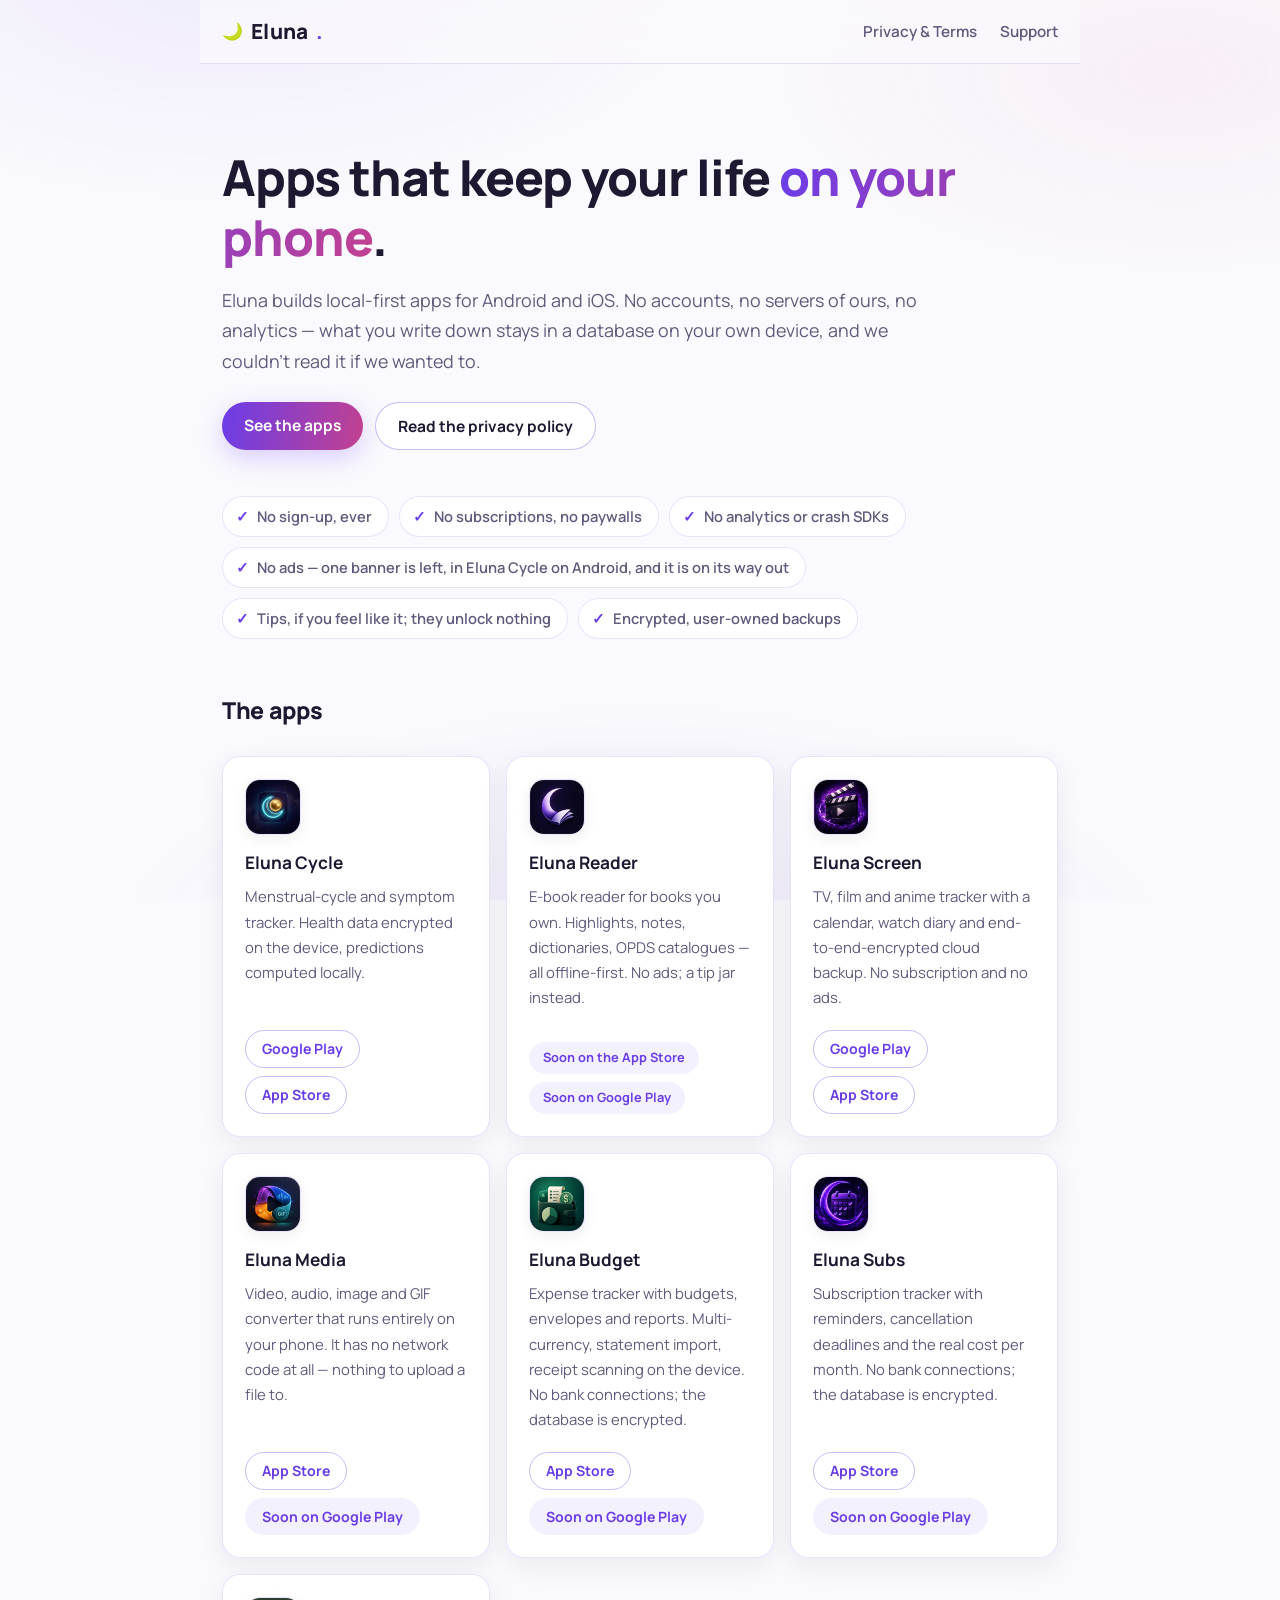
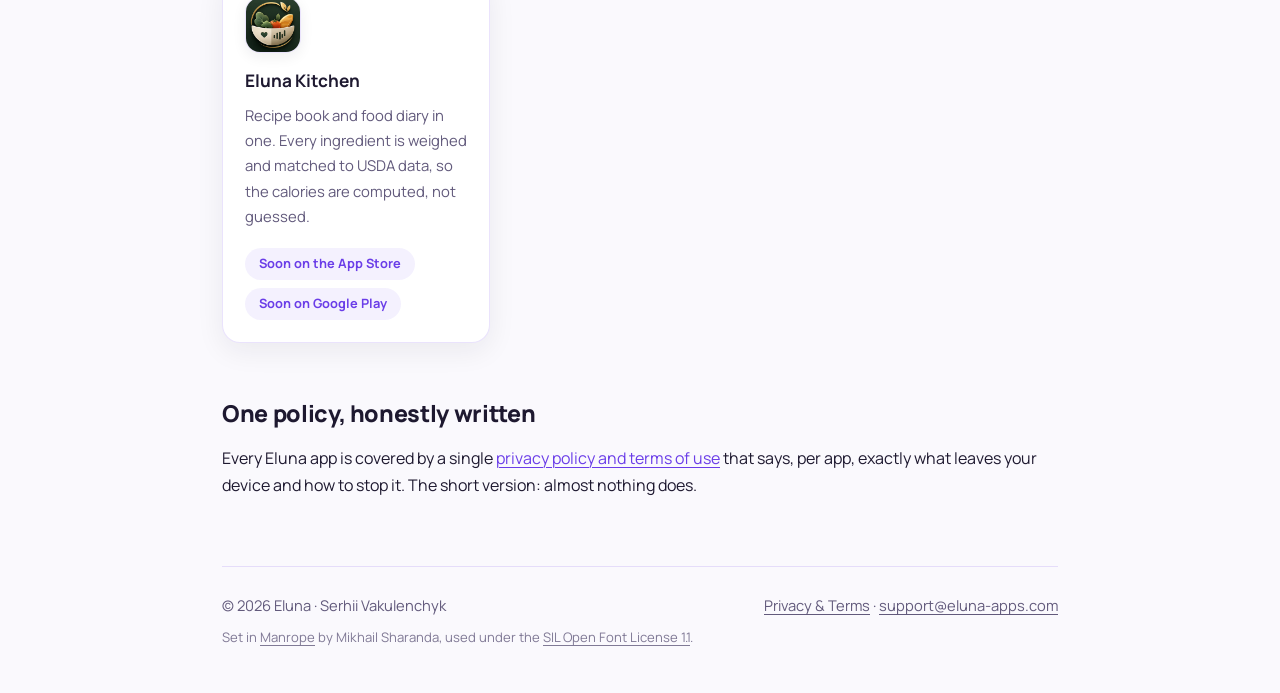
==== index.html @ e1a2f8cc "Карточка Eluna Budget — той же длины, что и соседние Описание разрослось до пяти строк и торчало из " ====
<!DOCTYPE html>
<html lang="en">
<head>
<meta charset="utf-8">
<meta name="viewport" content="width=device-width, initial-scale=1">
<title>Eluna — local-first apps</title>
<meta name="description" content="Eluna builds local-first Android and iOS apps: no accounts, no servers, no analytics. Your data stays on your device.">
<link rel="stylesheet" href="styles.css">
<link rel="icon" href="data:image/svg+xml,<svg xmlns='http://www.w3.org/2000/svg' viewBox='0 0 100 100'><text y='.9em' font-size='90'>🌙</text></svg>">
</head>
<body>
<div class="ambient"></div>
<div class="wrap">

<header class="site">
  <a class="brand" href="index.html">Eluna<span>.</span></a>
  <nav class="site">
    <a href="privacy/index.html">Privacy &amp; Terms</a>
    <a href="mailto:support@eluna-apps.com">Support</a>
  </nav>
</header>

<main>
  <section class="hero">
    <h1>Apps that keep your life <em>on your phone</em>.</h1>
    <p class="tagline">Eluna builds local-first apps for Android and iOS. No accounts,
    no servers of ours, no analytics — what you write down stays in a database on
    your own device, and we couldn't read it if we wanted to.</p>
    <div class="cta">
      <a class="btn primary" href="#apps">See the apps</a>
      <a class="btn ghost" href="privacy/index.html">Read the privacy policy</a>
    </div>
  </section>

  <ul class="pillars">
    <li>No sign-up, ever</li>
    <li>No subscriptions, no paywalls</li>
    <li>No analytics or crash SDKs</li>
    <li>No ads — one banner is left, in Eluna Cycle on Android, and it is on its way out</li>
    <li>Tips, if you feel like it; they unlock nothing</li>
    <li>Encrypted, user-owned backups</li>
  </ul>

  <h2 id="apps">The apps</h2>
  <ul class="apps">
    <li class="app-card">
      <img class="icon" src="icons/eluna-cycle.png" width="192" height="192" alt="" loading="lazy" decoding="async">
      <h3>Eluna Cycle</h3>
      <p class="kind">Menstrual-cycle and symptom tracker. Health data encrypted on
      the device, predictions computed locally.</p>
      <div class="links">
        <a href="https://play.google.com/store/apps/details?id=com.eluna.cycle">Google Play</a>
        <a href="https://apps.apple.com/app/id6766957276">App Store</a>
      </div>
    </li>
    <li class="app-card">
      <img class="icon" src="icons/eluna-reader.png" width="192" height="192" alt="" loading="lazy" decoding="async">
      <h3>Eluna Reader</h3>
      <p class="kind">E-book reader for books you own. Highlights, notes, dictionaries,
      OPDS catalogues — all offline-first. No ads; a tip jar instead.</p>
      <div class="badges">
        <span class="badge">Soon on the App Store</span>
        <span class="badge">Soon on Google Play</span>
      </div>
    </li>
    <li class="app-card">
      <img class="icon" src="icons/eluna-screen.png" width="192" height="192" alt="" loading="lazy" decoding="async">
      <h3>Eluna Screen</h3>
      <p class="kind">TV, film and anime tracker with a calendar, watch diary and
      end-to-end-encrypted cloud backup. No subscription and no ads.</p>
      <div class="links">
        <a href="https://play.google.com/store/apps/details?id=com.eluna.screen">Google Play</a>
        <a href="https://apps.apple.com/app/id6793637124">App Store</a>
      </div>
    </li>
    <li class="app-card">
      <img class="icon" src="icons/eluna-media.png" width="192" height="192" alt="" loading="lazy" decoding="async">
      <h3>Eluna Media</h3>
      <p class="kind">Video, audio, image and GIF converter that runs entirely on
      your phone. It has no network code at all — nothing to upload a file to.</p>
      <div class="links">
        <a href="https://apps.apple.com/app/id6801963204">App Store</a>
        <span class="badge">Soon on Google Play</span>
      </div>
    </li>
    <li class="app-card">
      <img class="icon" src="icons/eluna-budget.png" width="192" height="192" alt="" loading="lazy" decoding="async">
      <h3>Eluna Budget</h3>
      <p class="kind">Expense tracker with budgets, envelopes and reports.
      Multi-currency, statement import, receipt scanning on the device. No bank
      connections; the database is encrypted.</p>
      <div class="links">
        <a href="https://apps.apple.com/app/id6799674143">App Store</a>
        <span class="badge">Soon on Google Play</span>
      </div>
    </li>
    <li class="app-card">
      <img class="icon" src="icons/eluna-subs.png" width="192" height="192" alt="" loading="lazy" decoding="async">
      <h3>Eluna Subs</h3>
      <p class="kind">Subscription tracker with reminders, cancellation deadlines
      and the real cost per month. No bank connections; the database is encrypted.</p>
      <div class="links">
        <a href="https://apps.apple.com/app/id6802049185">App Store</a>
        <span class="badge">Soon on Google Play</span>
      </div>
    </li>
    <li class="app-card">
      <img class="icon" src="icons/eluna-kitchen.png" width="192" height="192" alt="" loading="lazy" decoding="async">
      <h3>Eluna Kitchen</h3>
      <p class="kind">Recipe book and food diary in one. Every ingredient is weighed
      and matched to USDA data, so the calories are computed, not guessed.</p>
      <div class="badges">
        <span class="badge">Soon on the App Store</span>
        <span class="badge">Soon on Google Play</span>
      </div>
    </li>
  </ul>

  <h2>One policy, honestly written</h2>
  <p>Every Eluna app is covered by a single
  <a href="privacy/index.html">privacy policy and terms of use</a> that says, per app,
  exactly what leaves your device and how to stop it. The short version: almost
  nothing does.</p>
</main>

<footer class="site">
  <span>© 2026 Eluna · Serhii Vakulenchyk</span>
  <span><a href="privacy/index.html">Privacy &amp; Terms</a> · <a href="mailto:support@eluna-apps.com">support@eluna-apps.com</a></span>
  <span class="fine">Set in <a href="https://github.com/sharanda/manrope">Manrope</a>
  by Mikhail Sharanda, used under the
  <a href="https://openfontlicense.org/">SIL Open Font License 1.1</a>.</span>
</footer>

</div>
</body>
</html>
---- styles.css ----
/* Eluna — shared site styles. One file for every page. */

/* Manrope, self-hosted. No request ever leaves this site for a font: a page
   that promises "your data stays on your device" must not ship its visitors'
   IPs to a fonts CDN just to render that promise. */
@font-face {
  font-family: 'Manrope';
  font-style: normal;
  font-weight: 200 800;
  font-display: swap;
  src: url('fonts/manrope-latin.woff2') format('woff2');
  unicode-range: U+0000-00FF, U+0131, U+0152-0153, U+02BB-02BC, U+02C6, U+02DA, U+02DC, U+0304, U+0308, U+0329, U+2000-206F, U+20AC, U+2122, U+2191, U+2193, U+2212, U+2215, U+FEFF, U+FFFD;
}
@font-face {
  font-family: 'Manrope';
  font-style: normal;
  font-weight: 200 800;
  font-display: swap;
  src: url('fonts/manrope-latin-ext.woff2') format('woff2');
  unicode-range: U+0100-02BA, U+02BD-02C5, U+02C7-02CC, U+02CE-02D7, U+02DD-02FF, U+0304, U+0308, U+0329, U+1D00-1DBF, U+1E00-1E9F, U+1EF2-1EFF, U+2020, U+20A0-20AB, U+20AD-20C0, U+2113, U+2C60-2C7F, U+A720-A7FF;
}

:root {
  --bg: #0c0a13;
  --bg-card: rgba(255, 255, 255, 0.035);
  --bg-elev: #171221;
  --text: #ece8f4;
  --text-dim: #a79fbc;
  --accent: #a586ff;
  --accent-2: #e879b9;
  --accent-soft: rgba(157, 123, 255, 0.13);
  --border: rgba(157, 123, 255, 0.16);
  --border-strong: rgba(157, 123, 255, 0.38);
  --shadow: rgba(0, 0, 0, 0.45);
  --header-bg: rgba(12, 10, 19, 0.72);
}

@media (prefers-color-scheme: light) {
  :root {
    --bg: #faf9fd;
    --bg-card: #ffffff;
    --bg-elev: #ffffff;
    --text: #1e1930;
    --text-dim: #625a7c;
    --accent: #6a3de8;
    --accent-2: #c2418f;
    --accent-soft: rgba(106, 61, 232, 0.07);
    --border: rgba(106, 61, 232, 0.14);
    --border-strong: rgba(106, 61, 232, 0.35);
    --shadow: rgba(30, 25, 48, 0.07);
    --header-bg: rgba(250, 249, 253, 0.78);
  }
}

* { box-sizing: border-box; }

html { scroll-behavior: smooth; }

body {
  margin: 0;
  font-family: 'Manrope', -apple-system, BlinkMacSystemFont, "Segoe UI", Roboto, sans-serif;
  background: var(--bg);
  color: var(--text);
  line-height: 1.7;
  -webkit-font-smoothing: antialiased;
  text-rendering: optimizeLegibility;
}

/* Soft ambient glow, echoing the apps' background */
.ambient {
  position: fixed;
  inset: 0;
  z-index: -1;
  background:
    radial-gradient(55% 38% at 18% -4%, var(--accent-soft), transparent 70%),
    radial-gradient(45% 32% at 92% 8%, rgba(232, 121, 185, 0.08), transparent 70%),
    radial-gradient(60% 45% at 50% 110%, var(--accent-soft), transparent 72%);
  pointer-events: none;
}

.wrap {
  max-width: 880px;
  margin: 0 auto;
  padding: 0 22px;
}

/* ---------- Header ---------- */

header.site {
  position: sticky;
  top: 0;
  z-index: 10;
  margin: 0 -22px;
  padding: 14px 22px;
  display: flex;
  align-items: center;
  justify-content: space-between;
  gap: 16px;
  background: var(--header-bg);
  backdrop-filter: blur(14px);
  -webkit-backdrop-filter: blur(14px);
  border-bottom: 1px solid var(--border);
}

.brand {
  font-size: 1.3rem;
  font-weight: 800;
  letter-spacing: 0.01em;
  color: var(--text);
  text-decoration: none;
  display: inline-flex;
  align-items: center;
  gap: 8px;
}

.brand::before {
  content: "🌙";
  font-size: 1.05rem;
  filter: hue-rotate(20deg);
}

.brand span { color: var(--accent); }

nav.site a {
  color: var(--text-dim);
  text-decoration: none;
  margin-left: 20px;
  font-size: 0.95rem;
  font-weight: 600;
  transition: color 0.15s ease;
}

nav.site a:hover { color: var(--accent); }

main { padding: 28px 0 56px; }

/* ---------- Type ---------- */

h1 {
  font-size: 2.1rem;
  line-height: 1.2;
  letter-spacing: -0.02em;
  font-weight: 800;
  margin: 0.6em 0 0.4em;
}

h2 {
  font-size: 1.45rem;
  letter-spacing: -0.015em;
  font-weight: 800;
  margin: 2.2em 0 0.5em;
}

h3 { font-size: 1.08rem; font-weight: 700; margin: 1.7em 0 0.4em; }

p { margin: 0.7em 0; }

a { color: var(--accent); text-decoration-thickness: 1px; text-underline-offset: 3px; }

::selection { background: var(--accent); color: #fff; }

/* ---------- Hero ---------- */

.hero { padding: 56px 0 8px; }

.hero h1 {
  font-size: clamp(2.2rem, 6vw, 3.1rem);
  margin: 0 0 0.35em;
  max-width: 15em;
}

.hero em {
  font-style: normal;
  background: linear-gradient(100deg, var(--accent), var(--accent-2));
  -webkit-background-clip: text;
  background-clip: text;
  color: transparent;
}

.tagline {
  color: var(--text-dim);
  font-size: 1.12rem;
  max-width: 40em;
}

.cta {
  display: flex;
  flex-wrap: wrap;
  gap: 12px;
  margin: 26px 0 8px;
}

.btn {
  display: inline-block;
  padding: 10px 22px;
  border-radius: 999px;
  font-weight: 700;
  font-size: 0.97rem;
  text-decoration: none;
  transition: transform 0.15s ease, box-shadow 0.15s ease;
}

.btn:hover { transform: translateY(-1px); }

.btn.primary {
  color: #fff;
  background: linear-gradient(100deg, var(--accent), var(--accent-2));
  box-shadow: 0 8px 24px rgba(157, 123, 255, 0.35);
}

.btn.ghost {
  color: var(--text);
  border: 1px solid var(--border-strong);
  background: var(--bg-card);
}

/* ---------- Pillars ---------- */

.pillars {
  display: flex;
  flex-wrap: wrap;
  gap: 10px;
  margin: 30px 0 10px;
  padding: 0;
  list-style: none;
}

.pillars li {
  font-size: 0.92rem;
  font-weight: 600;
  color: var(--text-dim);
  border: 1px solid var(--border);
  background: var(--bg-card);
  border-radius: 999px;
  padding: 7px 16px 7px 13px;
  display: inline-flex;
  align-items: center;
  gap: 8px;
}

.pillars li::before {
  content: "✓";
  color: var(--accent);
  font-weight: 800;
}

/* ---------- App cards ---------- */

.apps {
  display: grid;
  grid-template-columns: repeat(auto-fill, minmax(250px, 1fr));
  gap: 16px;
  margin: 26px 0;
  padding: 0;
  list-style: none;
}

.app-card {
  position: relative;
  background: var(--bg-card);
  border: 1px solid var(--border);
  border-radius: 18px;
  padding: 22px;
  box-shadow: 0 8px 28px var(--shadow);
  display: flex;
  flex-direction: column;
  gap: 7px;
  transition: transform 0.18s ease, border-color 0.18s ease, box-shadow 0.18s ease;
}

.app-card:hover {
  transform: translateY(-3px);
  border-color: var(--border-strong);
  box-shadow: 0 14px 36px var(--shadow);
}

/* The real launcher icon each app ships, not a stand-in emoji. They are all dark,
   full-bleed artwork, so the tile is just a mask: rounded like a home screen,
   with a hairline to hold the edge against the dark background. */
.app-card .icon {
  width: 56px;
  height: 56px;
  border-radius: 15px;
  object-fit: cover;
  background: var(--bg-elev);
  border: 1px solid var(--border);
  box-shadow: 0 4px 14px var(--shadow);
  margin-bottom: 6px;
}

.app-card h3 { margin: 0; font-size: 1.08rem; }

.app-card .kind {
  color: var(--text-dim);
  font-size: 0.93rem;
  flex: 1;
  margin: 0;
}

/* flex, not inline-block spacing: an app on both stores gets two pills, and on a
   narrow phone they have to wrap onto their own lines rather than overflow. */
.app-card .links {
  margin-top: 12px;
  display: flex;
  flex-wrap: wrap;
  gap: 8px;
}

.app-card .links a {
  display: inline-block;
  font-size: 0.88rem;
  font-weight: 700;
  text-decoration: none;
  color: var(--accent);
  border: 1px solid var(--border-strong);
  border-radius: 999px;
  padding: 6px 16px;
  transition: background 0.15s ease, color 0.15s ease;
}

.app-card .links a:hover {
  background: var(--accent);
  color: #fff;
}

.badge {
  display: inline-block;
  font-size: 0.8rem;
  font-weight: 700;
  color: var(--accent);
  background: var(--accent-soft);
  border-radius: 999px;
  padding: 5px 14px;
  margin-top: 12px;
  width: fit-content;
}

/* One store per pill. A single badge naming both stores wrapped onto two lines
   in a card this narrow and read as one long smear; two short pills wrap as a
   row, and line up with the .links pills on the cards that are already out. */
.badges {
  display: flex;
  flex-wrap: wrap;
  gap: 8px;
  margin-top: 12px;
}

.badges .badge { margin-top: 0; }

/* Приложение может быть уже в одном магазине и ещё не быть в другом. Тогда в
   одном ряду стоят настоящая ссылка и «скоро»: бейдж выравнивается по пилюлям
   ссылок, чтобы ряд не выглядел сломанным. */
.app-card .links .badge {
  margin-top: 0;
  padding: 6px 16px;
  font-size: 0.88rem;
  border: 1px solid transparent;
}

/* ---------- Policy page ---------- */

article.policy { font-size: 1rem; }

article.policy .meta {
  background: var(--bg-card);
  border: 1px solid var(--border);
  border-radius: 16px;
  padding: 16px 20px;
  margin: 20px 0 24px;
  color: var(--text-dim);
  font-size: 0.95rem;
  line-height: 1.9;
}

article.policy .meta strong { color: var(--text); }

nav.toc {
  border: 1px solid var(--border);
  border-radius: 16px;
  background: var(--bg-card);
  padding: 14px 20px;
  margin: 0 0 30px;
  font-size: 0.93rem;
}

nav.toc strong {
  display: block;
  margin-bottom: 6px;
  font-size: 0.85rem;
  text-transform: uppercase;
  letter-spacing: 0.08em;
  color: var(--text-dim);
}

nav.toc a {
  display: inline-block;
  color: var(--text-dim);
  text-decoration: none;
  font-weight: 600;
  margin: 3px 14px 3px 0;
}

nav.toc a:hover { color: var(--accent); }

article.policy h2, article.policy h1[id] { scroll-margin-top: 84px; }

article.policy h2::before {
  content: "";
  display: block;
  width: 34px;
  height: 3px;
  border-radius: 2px;
  background: linear-gradient(90deg, var(--accent), var(--accent-2));
  margin-bottom: 10px;
}

article.policy blockquote {
  margin: 1.1em 0;
  padding: 12px 20px;
  border-left: 3px solid var(--accent);
  background: var(--accent-soft);
  border-radius: 0 12px 12px 0;
}

.tablewrap {
  overflow-x: auto;
  margin: 1.1em 0;
  border: 1px solid var(--border);
  border-radius: 14px;
}

table {
  border-collapse: collapse;
  width: 100%;
  font-size: 0.92rem;
}

th, td {
  text-align: left;
  padding: 10px 14px;
  border-bottom: 1px solid var(--border);
  vertical-align: top;
}

tr:last-child td { border-bottom: none; }

tr:nth-child(even) td { background: var(--accent-soft); }

th {
  color: var(--text-dim);
  font-weight: 700;
  font-size: 0.82rem;
  text-transform: uppercase;
  letter-spacing: 0.06em;
  white-space: nowrap;
  background: var(--bg-card);
}

code {
  font-family: ui-monospace, SFMono-Regular, Consolas, monospace;
  font-size: 0.87em;
  background: var(--accent-soft);
  border: 1px solid var(--border);
  border-radius: 6px;
  padding: 1px 6px;
}

hr {
  border: none;
  border-top: 1px solid var(--border);
  margin: 2.4em 0;
}

/* ---------- Footer ---------- */

footer.site {
  border-top: 1px solid var(--border);
  padding: 26px 0 44px;
  color: var(--text-dim);
  font-size: 0.92rem;
  display: flex;
  flex-wrap: wrap;
  gap: 8px 24px;
  justify-content: space-between;
}

footer.site a { color: var(--text-dim); }
footer.site a:hover { color: var(--accent); }

/* Уведомление о шрифте занимает всю ширину и написано мельче остального: по
   OFL 1.1 оно обязано ехать вместе со шрифтом, но это сноска, а не второй
   заголовок подвала. */
footer.site .fine {
  flex-basis: 100%;
  font-size: 0.82rem;
  opacity: 0.8;
}


@media (max-width: 560px) {
  .hero { padding-top: 40px; }
  nav.site a { margin-left: 14px; }
  .apps { grid-template-columns: 1fr; }
}

@media (prefers-reduced-motion: reduce) {
  html { scroll-behavior: auto; }
  .app-card, .btn { transition: none; }
}
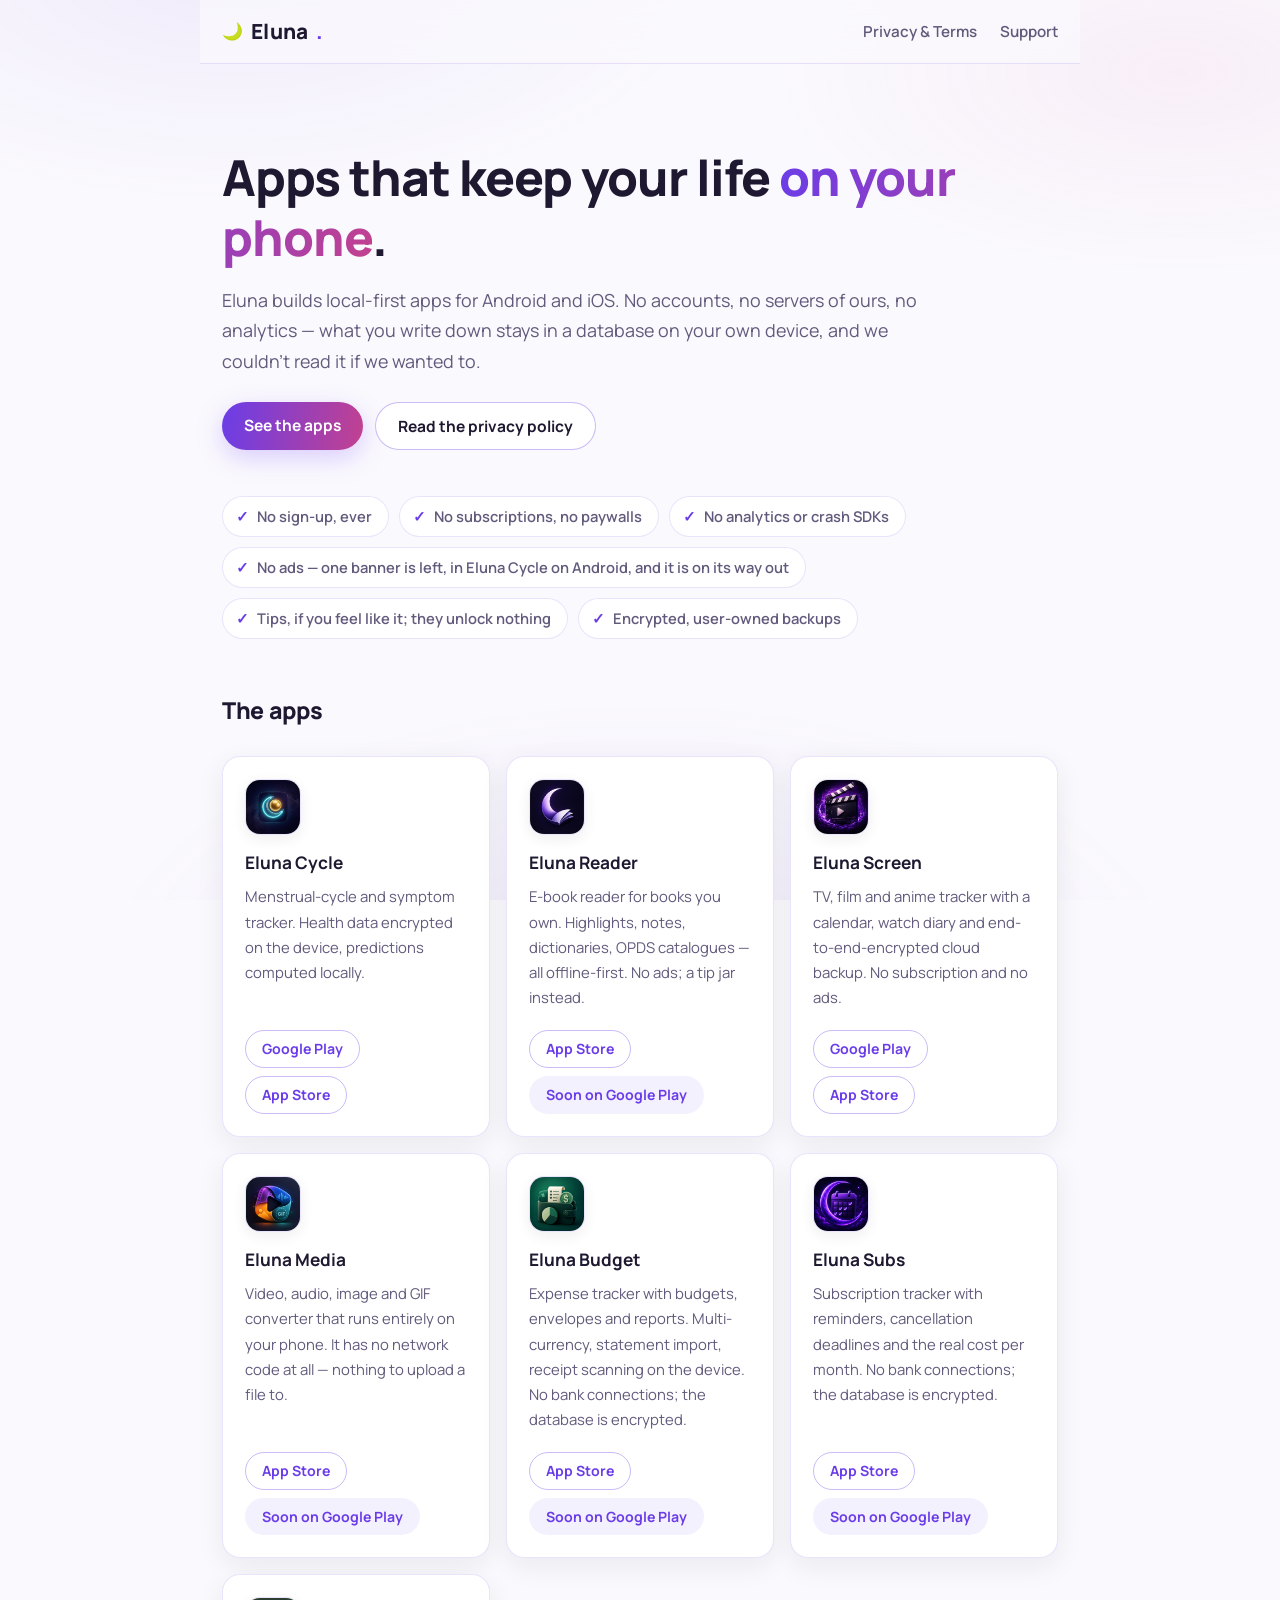
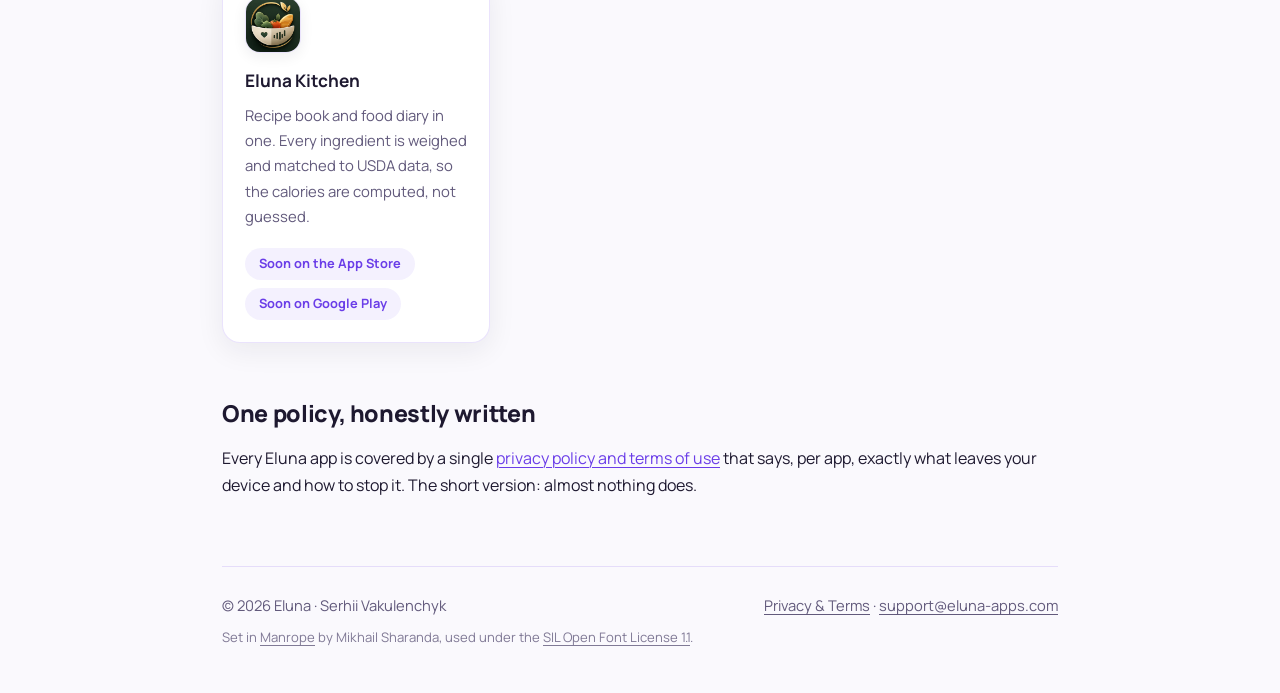
==== commit e96ffc97: "Eluna Reader вышел: ссылка на App Store вместо «Soon» Карточка ридера обещала обе витрины «скоро». i" ====
--- a/index.html
+++ b/index.html
@@ -58,8 +58,8 @@
       <h3>Eluna Reader</h3>
       <p class="kind">E-book reader for books you own. Highlights, notes, dictionaries,
       OPDS catalogues — all offline-first. No ads; a tip jar instead.</p>
-      <div class="badges">
-        <span class="badge">Soon on the App Store</span>
+      <div class="links">
+        <a href="https://apps.apple.com/app/id6796627281">App Store</a>
         <span class="badge">Soon on Google Play</span>
       </div>
     </li>
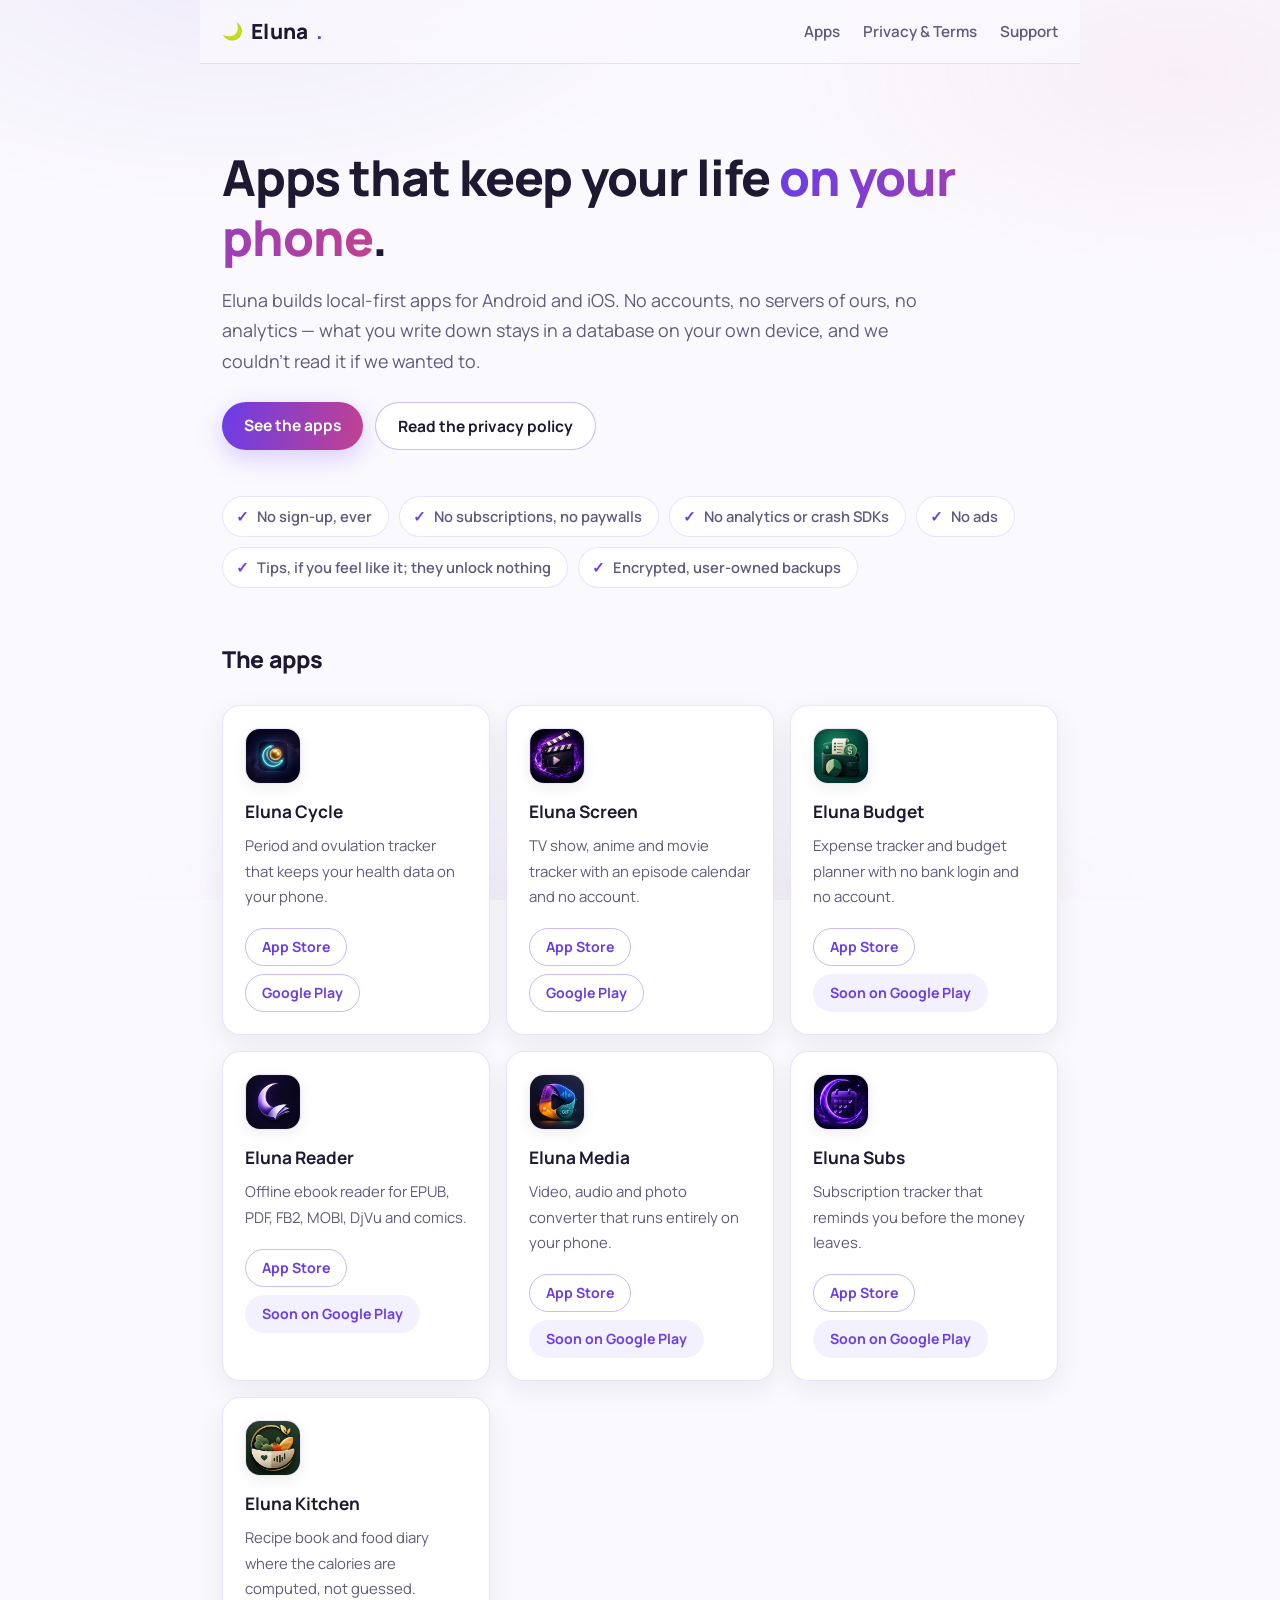
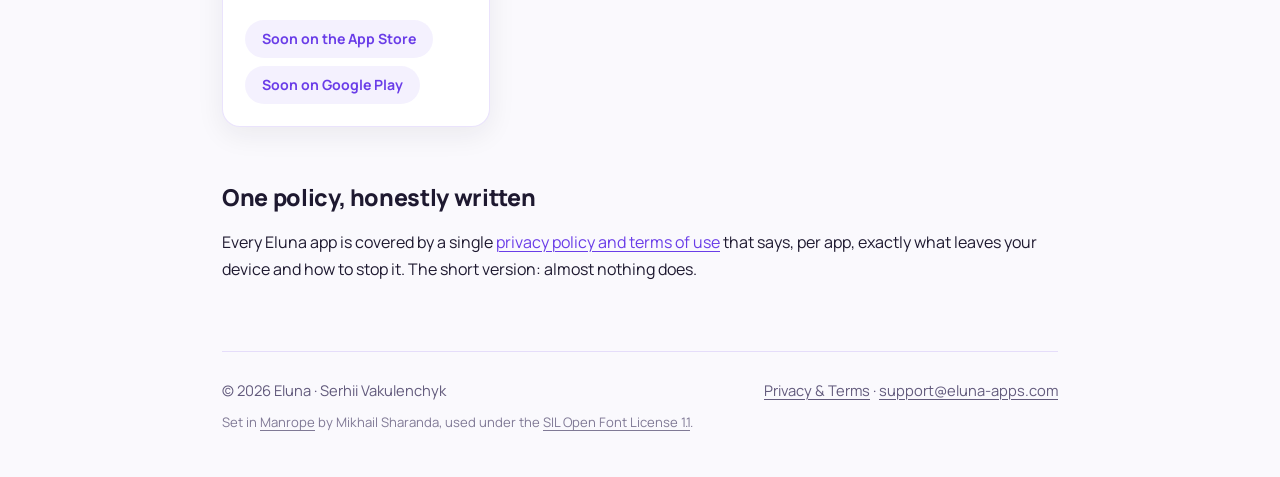
==== commit 246118de: "Отдельная страница на каждое приложение — и сборка сайта из одной таблицы Сайт был одной страницей с" ====
--- a/index.html
+++ b/index.html
@@ -3,19 +3,39 @@
 <head>
 <meta charset="utf-8">
 <meta name="viewport" content="width=device-width, initial-scale=1">
-<title>Eluna — local-first apps</title>
-<meta name="description" content="Eluna builds local-first Android and iOS apps: no accounts, no servers, no analytics. Your data stays on your device.">
-<link rel="stylesheet" href="styles.css">
+<title>Eluna — local-first apps with no account and no ads</title>
+<meta name="description" content="Local-first iPhone and Android apps: period tracker, TV show tracker, expense tracker, ebook reader, converter. No accounts, no analytics.">
+<link rel="canonical" href="https://eluna-apps.com/">
+<link rel="alternate" hreflang="en" href="https://eluna-apps.com/">
+<link rel="alternate" hreflang="x-default" href="https://eluna-apps.com/">
+<meta property="og:type" content="website">
+<meta property="og:site_name" content="Eluna">
+<meta property="og:title" content="Eluna — local-first apps with no account and no ads">
+<meta property="og:description" content="Local-first iPhone and Android apps: period tracker, TV show tracker, expense tracker, ebook reader, converter. No accounts, no analytics.">
+<meta property="og:url" content="https://eluna-apps.com/">
+<meta name="twitter:card" content="summary">
+<link rel="stylesheet" href="/styles.css">
 <link rel="icon" href="data:image/svg+xml,<svg xmlns='http://www.w3.org/2000/svg' viewBox='0 0 100 100'><text y='.9em' font-size='90'>🌙</text></svg>">
+<script type="application/ld+json">
+{
+  "@context": "https://schema.org",
+  "@type": "Organization",
+  "name": "Eluna",
+  "url": "https://eluna-apps.com/",
+  "email": "support@eluna-apps.com",
+  "founder": {"@type": "Person", "name": "Serhii Vakulenchyk"}
+}
+</script>
 </head>
 <body>
 <div class="ambient"></div>
 <div class="wrap">
 
 <header class="site">
-  <a class="brand" href="index.html">Eluna<span>.</span></a>
+  <a class="brand" href="/">Eluna<span>.</span></a>
   <nav class="site">
-    <a href="privacy/index.html">Privacy &amp; Terms</a>
+    <a href="/#apps">Apps</a>
+    <a href="/privacy/">Privacy &amp; Terms</a>
     <a href="mailto:support@eluna-apps.com">Support</a>
   </nav>
 </header>
@@ -25,10 +45,10 @@
     <h1>Apps that keep your life <em>on your phone</em>.</h1>
     <p class="tagline">Eluna builds local-first apps for Android and iOS. No accounts,
     no servers of ours, no analytics — what you write down stays in a database on
-    your own device, and we couldn't read it if we wanted to.</p>
+    your own device, and we couldn’t read it if we wanted to.</p>
     <div class="cta">
       <a class="btn primary" href="#apps">See the apps</a>
-      <a class="btn ghost" href="privacy/index.html">Read the privacy policy</a>
+      <a class="btn ghost" href="/privacy/">Read the privacy policy</a>
     </div>
   </section>
 
@@ -36,7 +56,7 @@
     <li>No sign-up, ever</li>
     <li>No subscriptions, no paywalls</li>
     <li>No analytics or crash SDKs</li>
-    <li>No ads — one banner is left, in Eluna Cycle on Android, and it is on its way out</li>
+    <li>No ads</li>
     <li>Tips, if you feel like it; they unlock nothing</li>
     <li>Encrypted, user-owned backups</li>
   </ul>
@@ -44,72 +64,85 @@
   <h2 id="apps">The apps</h2>
   <ul class="apps">
     <li class="app-card">
-      <img class="icon" src="icons/eluna-cycle.png" width="192" height="192" alt="" loading="lazy" decoding="async">
-      <h3>Eluna Cycle</h3>
-      <p class="kind">Menstrual-cycle and symptom tracker. Health data encrypted on
-      the device, predictions computed locally.</p>
+      <a class="card-link" href="/cycle/">
+        <img class="icon" src="/icons/eluna-cycle.png" width="192" height="192"
+             alt="" loading="lazy" decoding="async">
+        <h3>Eluna Cycle</h3>
+        <p class="kind">Period and ovulation tracker that keeps your health data on your phone.</p>
+      </a>
       <div class="links">
-        <a href="https://play.google.com/store/apps/details?id=com.eluna.cycle">Google Play</a>
-        <a href="https://apps.apple.com/app/id6766957276">App Store</a>
+        <a class="" href="https://apps.apple.com/app/id6766957276">App Store</a>
+        <a class="" href="https://play.google.com/store/apps/details?id=com.eluna.cycle">Google Play</a>
       </div>
     </li>
     <li class="app-card">
-      <img class="icon" src="icons/eluna-reader.png" width="192" height="192" alt="" loading="lazy" decoding="async">
-      <h3>Eluna Reader</h3>
-      <p class="kind">E-book reader for books you own. Highlights, notes, dictionaries,
-      OPDS catalogues — all offline-first. No ads; a tip jar instead.</p>
+      <a class="card-link" href="/screen/">
+        <img class="icon" src="/icons/eluna-screen.png" width="192" height="192"
+             alt="" loading="lazy" decoding="async">
+        <h3>Eluna Screen</h3>
+        <p class="kind">TV show, anime and movie tracker with an episode calendar and no account.</p>
+      </a>
       <div class="links">
-        <a href="https://apps.apple.com/app/id6796627281">App Store</a>
+        <a class="" href="https://apps.apple.com/app/id6793637124">App Store</a>
+        <a class="" href="https://play.google.com/store/apps/details?id=com.eluna.screen">Google Play</a>
+      </div>
+    </li>
+    <li class="app-card">
+      <a class="card-link" href="/budget/">
+        <img class="icon" src="/icons/eluna-budget.png" width="192" height="192"
+             alt="" loading="lazy" decoding="async">
+        <h3>Eluna Budget</h3>
+        <p class="kind">Expense tracker and budget planner with no bank login and no account.</p>
+      </a>
+      <div class="links">
+        <a class="" href="https://apps.apple.com/app/id6799674143">App Store</a>
         <span class="badge">Soon on Google Play</span>
       </div>
     </li>
     <li class="app-card">
-      <img class="icon" src="icons/eluna-screen.png" width="192" height="192" alt="" loading="lazy" decoding="async">
-      <h3>Eluna Screen</h3>
-      <p class="kind">TV, film and anime tracker with a calendar, watch diary and
-      end-to-end-encrypted cloud backup. No subscription and no ads.</p>
+      <a class="card-link" href="/reader/">
+        <img class="icon" src="/icons/eluna-reader.png" width="192" height="192"
+             alt="" loading="lazy" decoding="async">
+        <h3>Eluna Reader</h3>
+        <p class="kind">Offline ebook reader for EPUB, PDF, FB2, MOBI, DjVu and comics.</p>
+      </a>
       <div class="links">
-        <a href="https://play.google.com/store/apps/details?id=com.eluna.screen">Google Play</a>
-        <a href="https://apps.apple.com/app/id6793637124">App Store</a>
-      </div>
-    </li>
-    <li class="app-card">
-      <img class="icon" src="icons/eluna-media.png" width="192" height="192" alt="" loading="lazy" decoding="async">
-      <h3>Eluna Media</h3>
-      <p class="kind">Video, audio, image and GIF converter that runs entirely on
-      your phone. It has no network code at all — nothing to upload a file to.</p>
-      <div class="links">
-        <a href="https://apps.apple.com/app/id6801963204">App Store</a>
+        <a class="" href="https://apps.apple.com/app/id6796627281">App Store</a>
         <span class="badge">Soon on Google Play</span>
       </div>
     </li>
     <li class="app-card">
-      <img class="icon" src="icons/eluna-budget.png" width="192" height="192" alt="" loading="lazy" decoding="async">
-      <h3>Eluna Budget</h3>
-      <p class="kind">Expense tracker with budgets, envelopes and reports.
-      Multi-currency, statement import, receipt scanning on the device. No bank
-      connections; the database is encrypted.</p>
+      <a class="card-link" href="/media/">
+        <img class="icon" src="/icons/eluna-media.png" width="192" height="192"
+             alt="" loading="lazy" decoding="async">
+        <h3>Eluna Media</h3>
+        <p class="kind">Video, audio and photo converter that runs entirely on your phone.</p>
+      </a>
       <div class="links">
-        <a href="https://apps.apple.com/app/id6799674143">App Store</a>
+        <a class="" href="https://apps.apple.com/app/id6801963204">App Store</a>
         <span class="badge">Soon on Google Play</span>
       </div>
     </li>
     <li class="app-card">
-      <img class="icon" src="icons/eluna-subs.png" width="192" height="192" alt="" loading="lazy" decoding="async">
-      <h3>Eluna Subs</h3>
-      <p class="kind">Subscription tracker with reminders, cancellation deadlines
-      and the real cost per month. No bank connections; the database is encrypted.</p>
+      <a class="card-link" href="/subs/">
+        <img class="icon" src="/icons/eluna-subs.png" width="192" height="192"
+             alt="" loading="lazy" decoding="async">
+        <h3>Eluna Subs</h3>
+        <p class="kind">Subscription tracker that reminds you before the money leaves.</p>
+      </a>
       <div class="links">
-        <a href="https://apps.apple.com/app/id6802049185">App Store</a>
+        <a class="" href="https://apps.apple.com/app/id6802049185">App Store</a>
         <span class="badge">Soon on Google Play</span>
       </div>
     </li>
     <li class="app-card">
-      <img class="icon" src="icons/eluna-kitchen.png" width="192" height="192" alt="" loading="lazy" decoding="async">
-      <h3>Eluna Kitchen</h3>
-      <p class="kind">Recipe book and food diary in one. Every ingredient is weighed
-      and matched to USDA data, so the calories are computed, not guessed.</p>
-      <div class="badges">
+      <a class="card-link" href="/kitchen/">
+        <img class="icon" src="/icons/eluna-kitchen.png" width="192" height="192"
+             alt="" loading="lazy" decoding="async">
+        <h3>Eluna Kitchen</h3>
+        <p class="kind">Recipe book and food diary where the calories are computed, not guessed.</p>
+      </a>
+      <div class="links">
         <span class="badge">Soon on the App Store</span>
         <span class="badge">Soon on Google Play</span>
       </div>
@@ -118,14 +151,14 @@
 
   <h2>One policy, honestly written</h2>
   <p>Every Eluna app is covered by a single
-  <a href="privacy/index.html">privacy policy and terms of use</a> that says, per app,
+  <a href="/privacy/">privacy policy and terms of use</a> that says, per app,
   exactly what leaves your device and how to stop it. The short version: almost
   nothing does.</p>
 </main>
 
 <footer class="site">
   <span>© 2026 Eluna · Serhii Vakulenchyk</span>
-  <span><a href="privacy/index.html">Privacy &amp; Terms</a> · <a href="mailto:support@eluna-apps.com">support@eluna-apps.com</a></span>
+  <span><a href="/privacy/">Privacy &amp; Terms</a> · <a href="mailto:support@eluna-apps.com">support@eluna-apps.com</a></span>
   <span class="fine">Set in <a href="https://github.com/sharanda/manrope">Manrope</a>
   by Mikhail Sharanda, used under the
   <a href="https://openfontlicense.org/">SIL Open Font License 1.1</a>.</span>
--- a/styles.css
+++ b/styles.css
@@ -507,3 +507,121 @@
   html { scroll-behavior: auto; }
   .app-card, .btn { transition: none; }
 }
+
+/* ─── Страницы приложений ──────────────────────────────────────────────────
+   Появились, когда у каждого приложения стал свой адрес. Одна страница со
+   списком из семи не может ранжироваться ни по одному конкретному запросу: у
+   неё один заголовок на «трекер цикла» и «конвертер видео» сразу. */
+
+.crumbs {
+  font-size: 0.86rem;
+  color: var(--text-dim);
+  padding-top: 26px;
+}
+
+.crumbs a { color: var(--text-dim); }
+.crumbs a:hover { color: var(--accent); }
+
+.app-hero {
+  display: flex;
+  align-items: center;
+  gap: 22px;
+  flex-wrap: wrap;
+}
+
+.app-hero h1 { margin-bottom: 6px; }
+
+/* Крупнее карточной, но не во весь экран: иконка здесь опознавательный знак,
+   а не украшение. */
+.icon.big {
+  width: 96px;
+  height: 96px;
+  border-radius: 24px;
+  object-fit: cover;
+  background: var(--bg-elev);
+  border: 1px solid var(--border);
+  box-shadow: 0 8px 24px var(--shadow);
+  flex: none;
+}
+
+/* Первый абзац страницы: его читает и человек, и поисковик — там же стоят
+   слова, по которым эту страницу должны находить. */
+.lede {
+  font-size: 1.06rem;
+  color: var(--text);
+  max-width: 62ch;
+}
+
+.feature-list {
+  margin: 14px 0 30px;
+  padding-left: 0;
+  list-style: none;
+  max-width: 68ch;
+}
+
+.feature-list li {
+  position: relative;
+  padding-left: 26px;
+  margin-bottom: 9px;
+  color: var(--text-dim);
+}
+
+.feature-list li::before {
+  content: '·';
+  position: absolute;
+  left: 8px;
+  color: var(--accent);
+  font-weight: 800;
+}
+
+/* Вопросы раскрываются, а не занимают экран: их читают выборочно, а поисковик
+   всё равно видит текст внутри. */
+.faq {
+  border: 1px solid var(--border);
+  border-radius: 14px;
+  padding: 14px 18px;
+  margin-bottom: 10px;
+  background: var(--bg-card);
+  max-width: 68ch;
+}
+
+.faq summary {
+  cursor: pointer;
+  font-weight: 700;
+  color: var(--text);
+}
+
+.faq[open] summary { margin-bottom: 8px; }
+.faq p { margin: 0; color: var(--text-dim); }
+
+.other-apps {
+  list-style: none;
+  padding: 0;
+  margin: 16px 0 8px;
+  max-width: 68ch;
+}
+
+.other-apps li {
+  padding: 9px 0;
+  border-bottom: 1px solid var(--border);
+}
+
+.other-apps a { font-weight: 700; }
+.other-apps .kind { color: var(--text-dim); font-size: 0.92rem; }
+
+/* Вся карточка на главной ведёт на страницу приложения; ссылки в магазины
+   остаются отдельными целями под ней. */
+.card-link {
+  display: flex;
+  flex-direction: column;
+  gap: 7px;
+  text-decoration: none;
+  color: inherit;
+}
+
+.card-link:hover h3 { color: var(--accent); }
+
+@media (max-width: 560px) {
+  .app-hero { gap: 16px; }
+  .icon.big { width: 72px; height: 72px; border-radius: 18px; }
+}
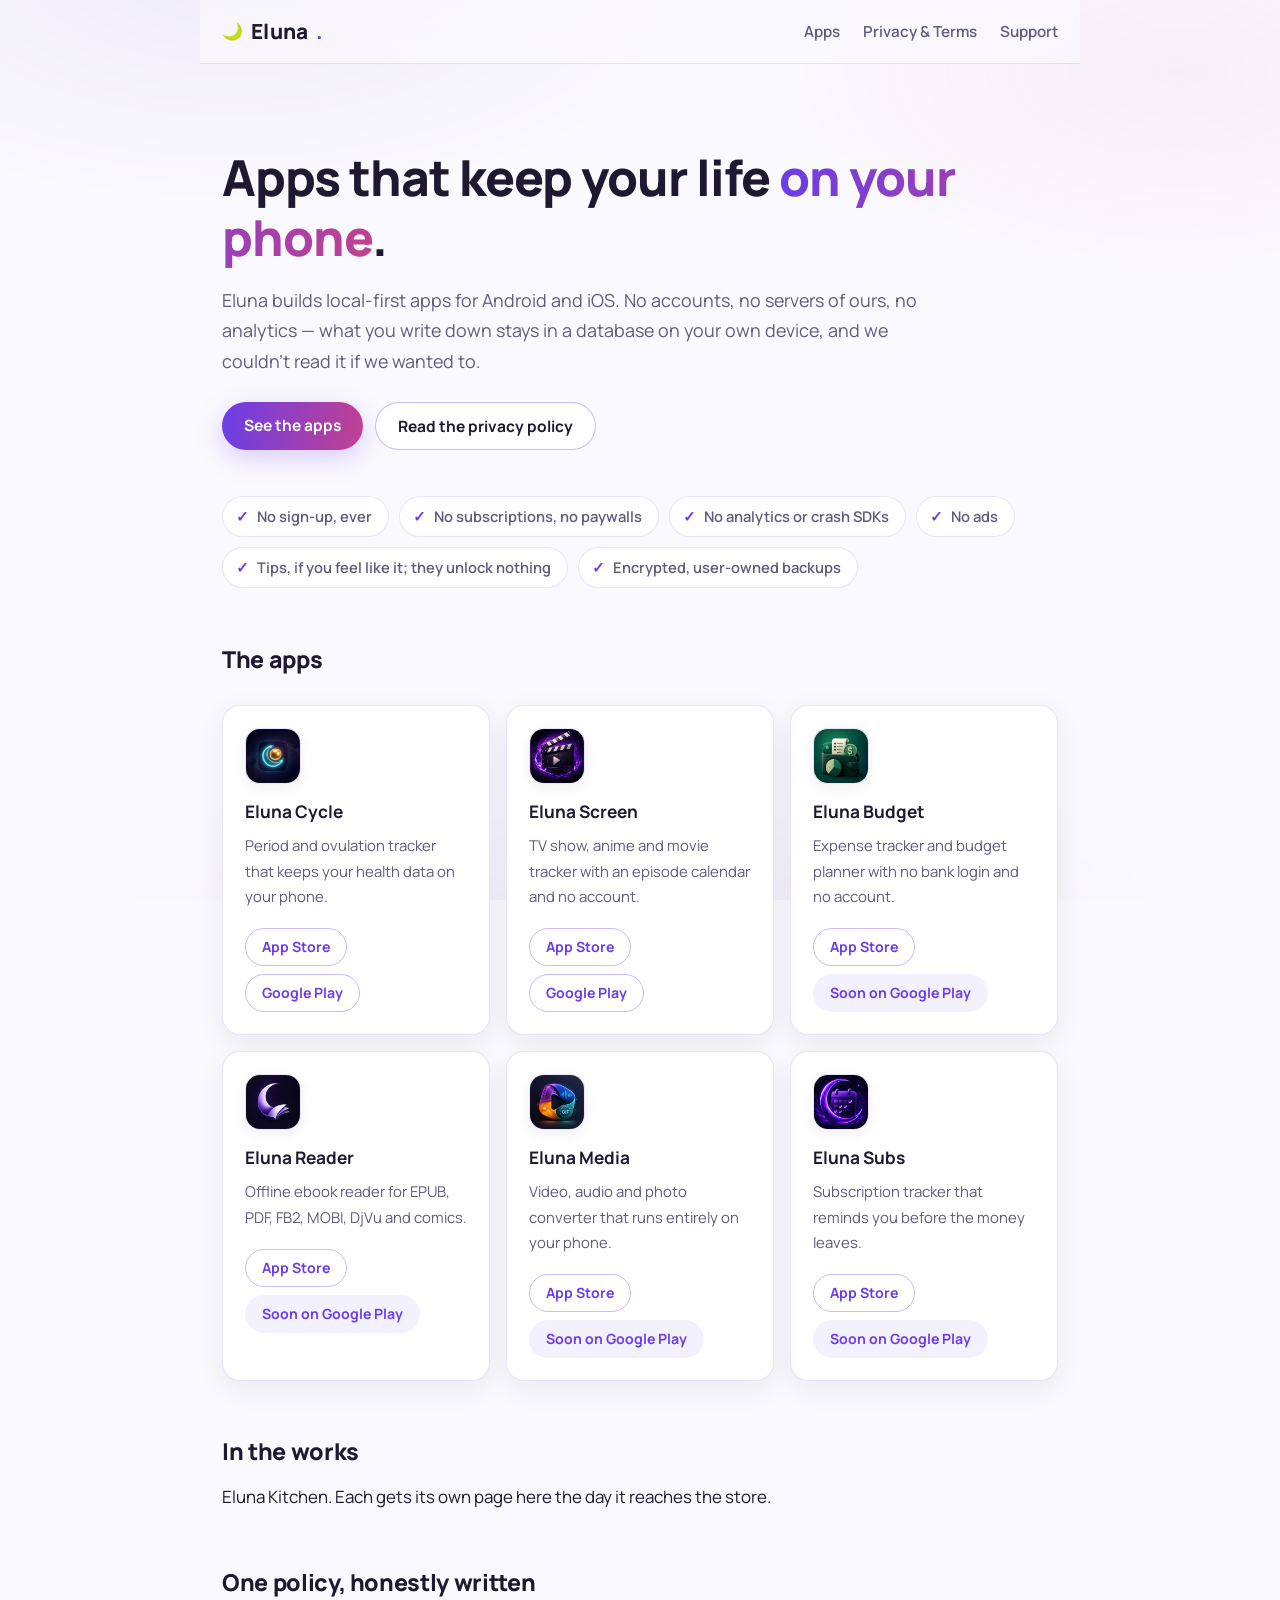
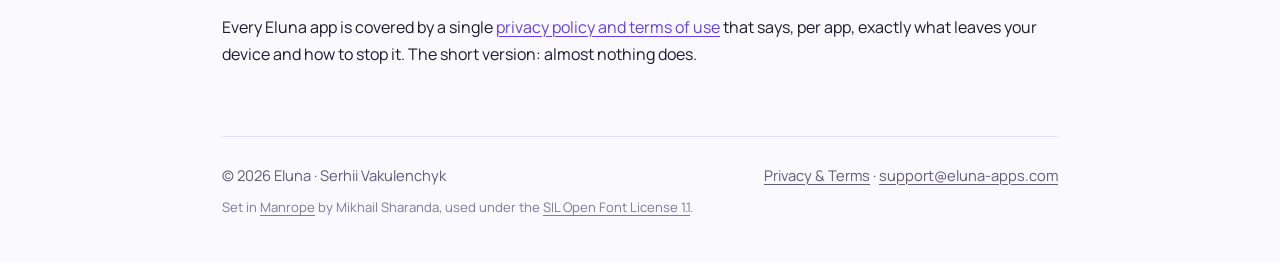
==== commit 5d952d94: "Страница появляется, когда приложение вышло, а не когда началось У Kitchen был свой адрес, а рассказ" ====
--- a/index.html
+++ b/index.html
@@ -135,19 +135,11 @@
         <span class="badge">Soon on Google Play</span>
       </div>
     </li>
-    <li class="app-card">
-      <a class="card-link" href="/kitchen/">
-        <img class="icon" src="/icons/eluna-kitchen.png" width="192" height="192"
-             alt="" loading="lazy" decoding="async">
-        <h3>Eluna Kitchen</h3>
-        <p class="kind">Recipe book and food diary where the calories are computed, not guessed.</p>
-      </a>
-      <div class="links">
-        <span class="badge">Soon on the App Store</span>
-        <span class="badge">Soon on Google Play</span>
-      </div>
-    </li>
   </ul>
+
+  <h2>In the works</h2>
+  <p class="lede">Eluna Kitchen. Each gets its own page here the day it reaches the store.</p>
+
 
   <h2>One policy, honestly written</h2>
   <p>Every Eluna app is covered by a single
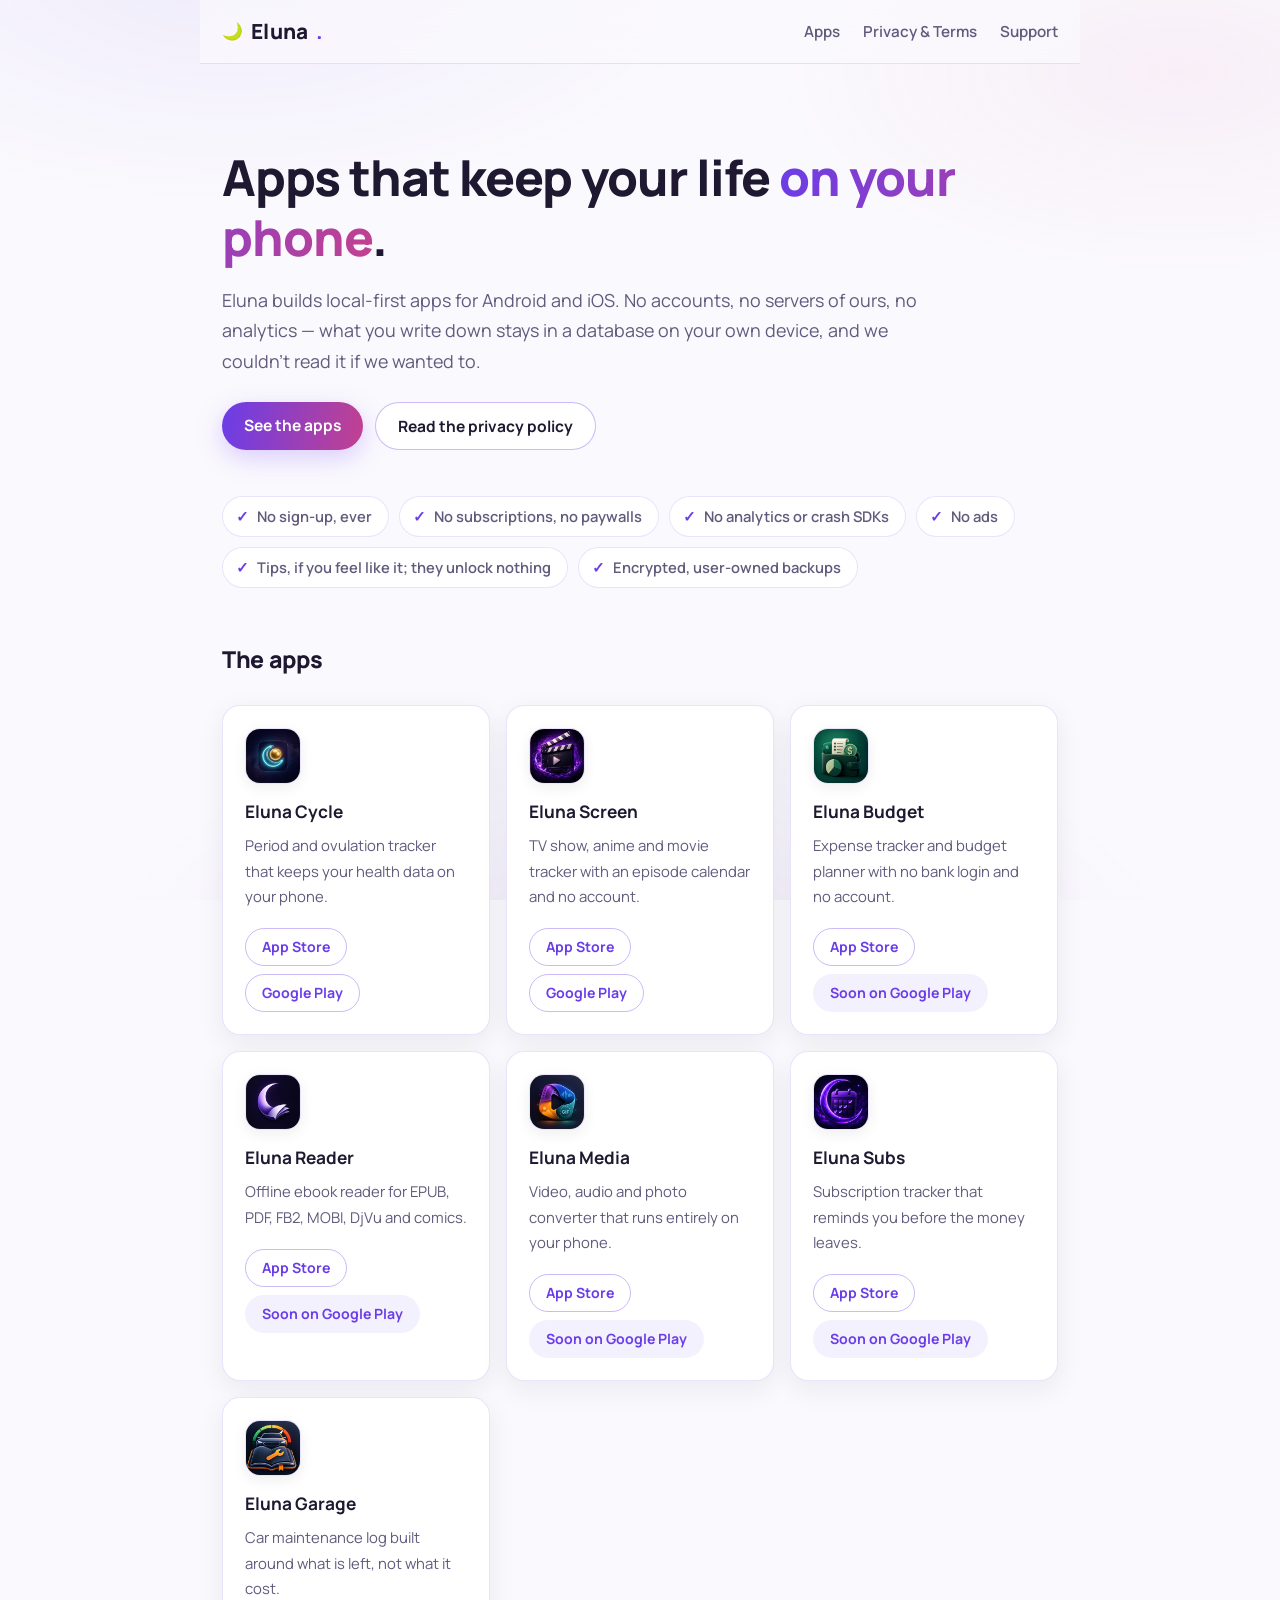
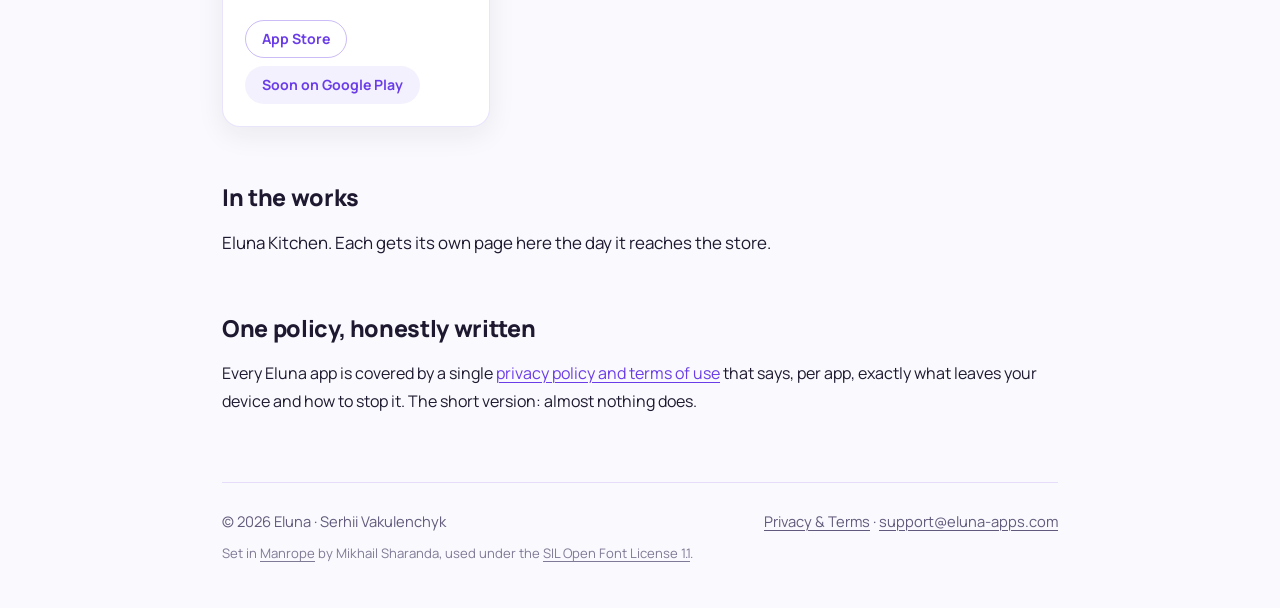
==== commit 81fb991d: "Гараж на сайте: страница, карточка на главной, карта сайта Eluna Garage вышел в App Store 22.09.2026" ====
--- a/index.html
+++ b/index.html
@@ -135,6 +135,18 @@
         <span class="badge">Soon on Google Play</span>
       </div>
     </li>
+    <li class="app-card">
+      <a class="card-link" href="/garage/">
+        <img class="icon" src="/icons/eluna-garage.png" width="192" height="192"
+             alt="" loading="lazy" decoding="async">
+        <h3>Eluna Garage</h3>
+        <p class="kind">Car maintenance log built around what is left, not what it cost.</p>
+      </a>
+      <div class="links">
+        <a class="" href="https://apps.apple.com/app/id6810801041">App Store</a>
+        <span class="badge">Soon on Google Play</span>
+      </div>
+    </li>
   </ul>
 
   <h2>In the works</h2>
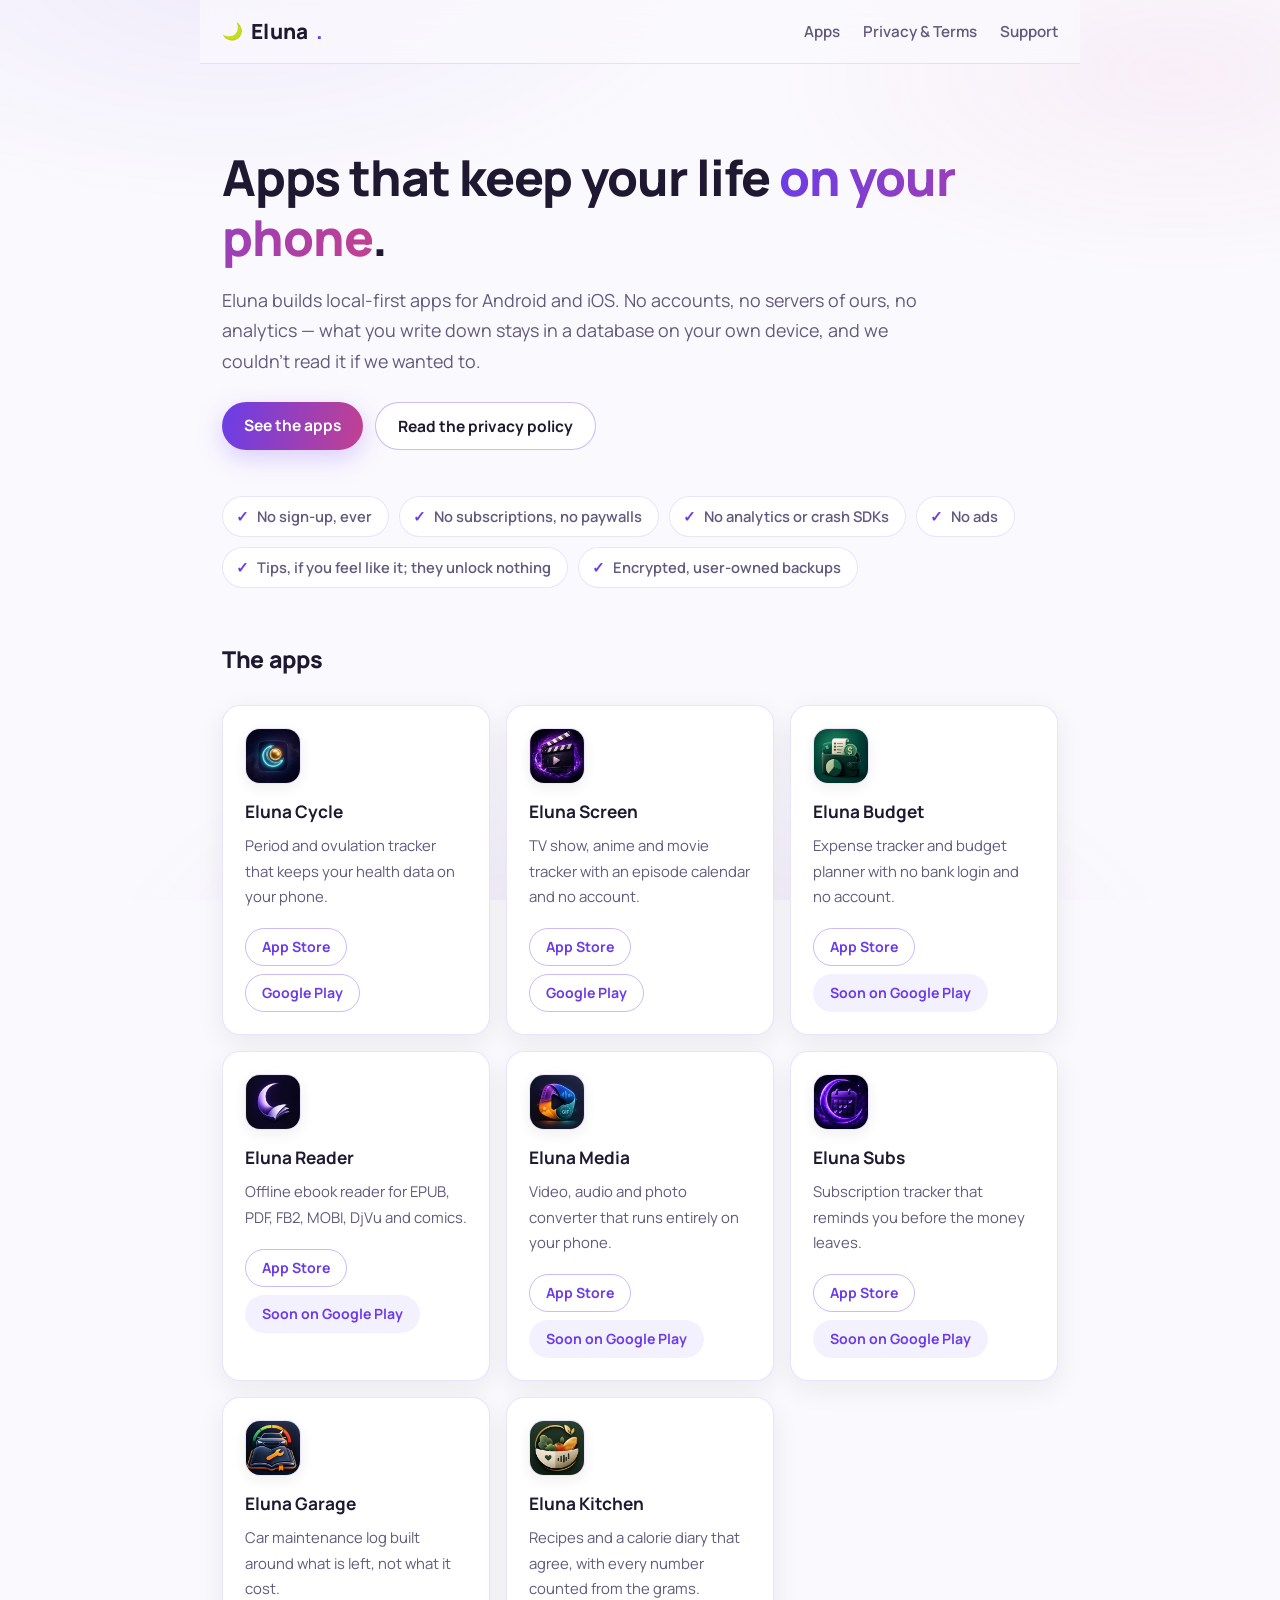
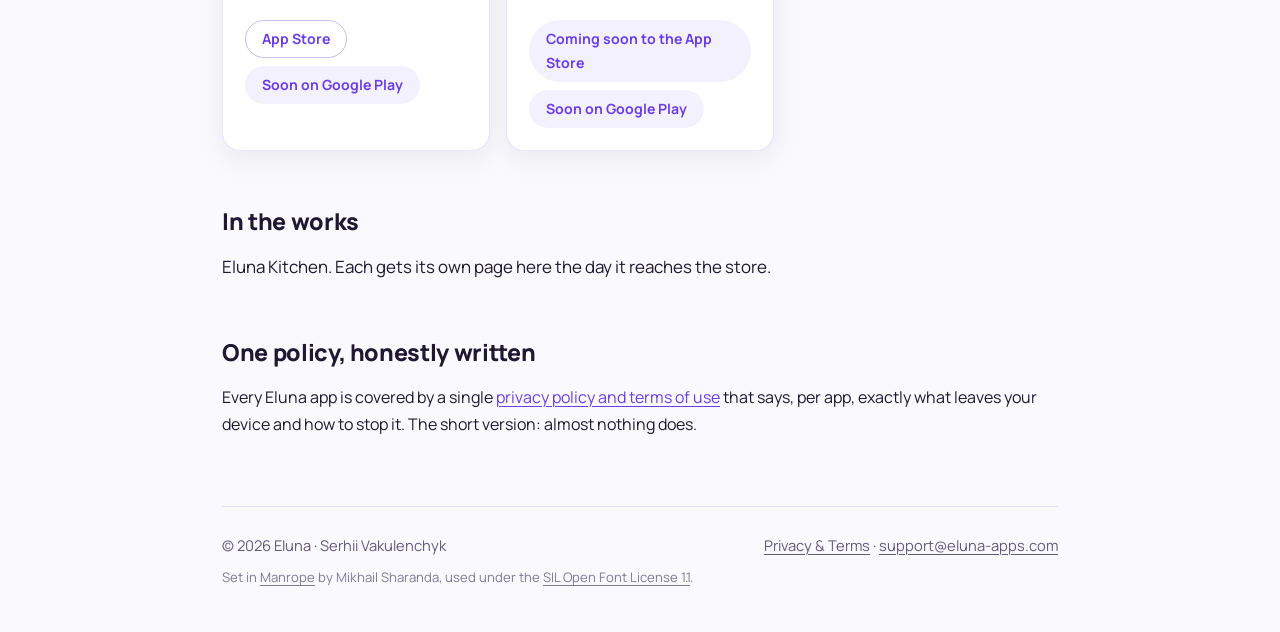
==== commit 3392f140: "Кухня на сайте: страница, карточка на главной, карта сайта Приложение ещё не в продаже — версия 1.0." ====
--- a/index.html
+++ b/index.html
@@ -147,6 +147,18 @@
         <span class="badge">Soon on Google Play</span>
       </div>
     </li>
+    <li class="app-card">
+      <a class="card-link" href="/kitchen/">
+        <img class="icon" src="/icons/eluna-kitchen.png" width="192" height="192"
+             alt="" loading="lazy" decoding="async">
+        <h3>Eluna Kitchen</h3>
+        <p class="kind">Recipes and a calorie diary that agree, with every number counted from the grams.</p>
+      </a>
+      <div class="links">
+        <span class="badge">Coming soon to the App Store</span>
+        <span class="badge">Soon on Google Play</span>
+      </div>
+    </li>
   </ul>
 
   <h2>In the works</h2>
@@ -163,7 +175,7 @@
 <footer class="site">
   <span>© 2026 Eluna · Serhii Vakulenchyk</span>
   <span><a href="/privacy/">Privacy &amp; Terms</a> · <a href="mailto:support@eluna-apps.com">support@eluna-apps.com</a></span>
-  <span class="fine">Set in <a href="https://github.com/sharanda/manrope">Manrope</a>
+  <span class="fine">Set in <a href="https://fonts.google.com/specimen/Manrope">Manrope</a>
   by Mikhail Sharanda, used under the
   <a href="https://openfontlicense.org/">SIL Open Font License 1.1</a>.</span>
 </footer>
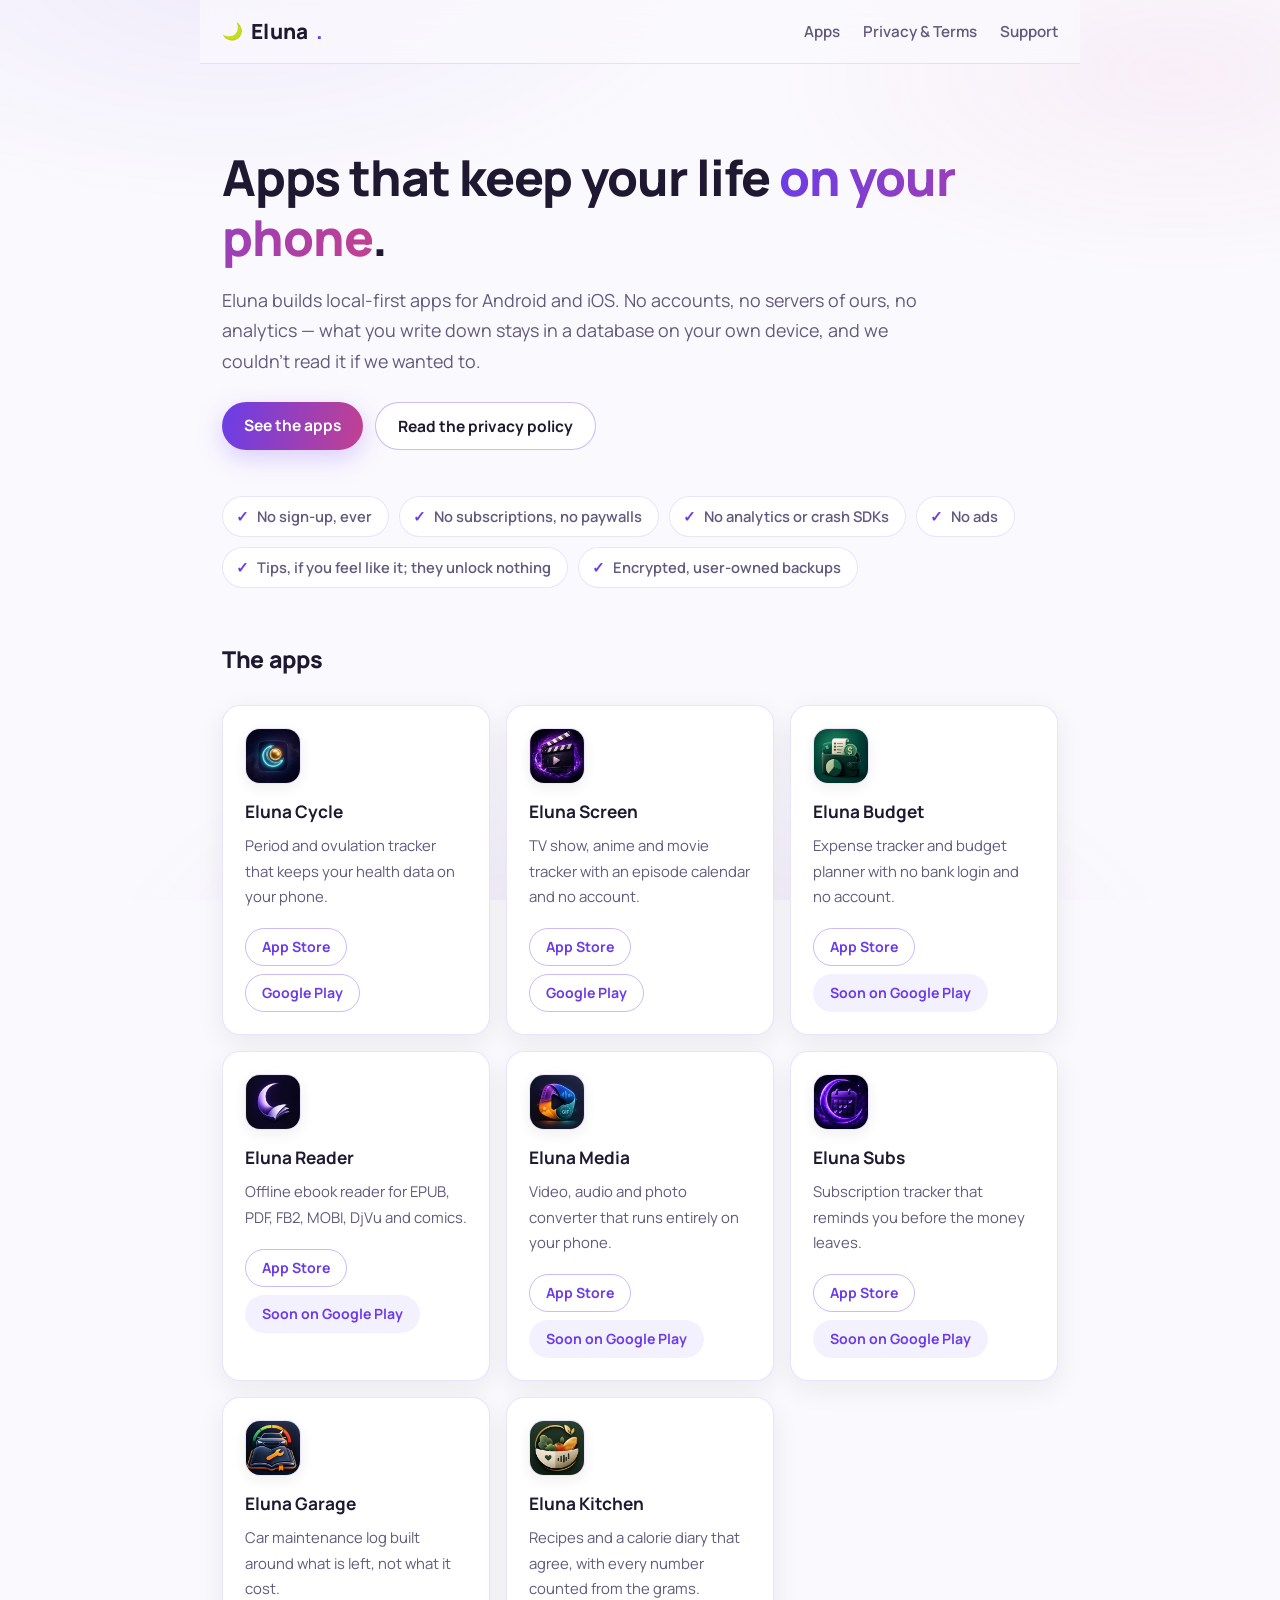
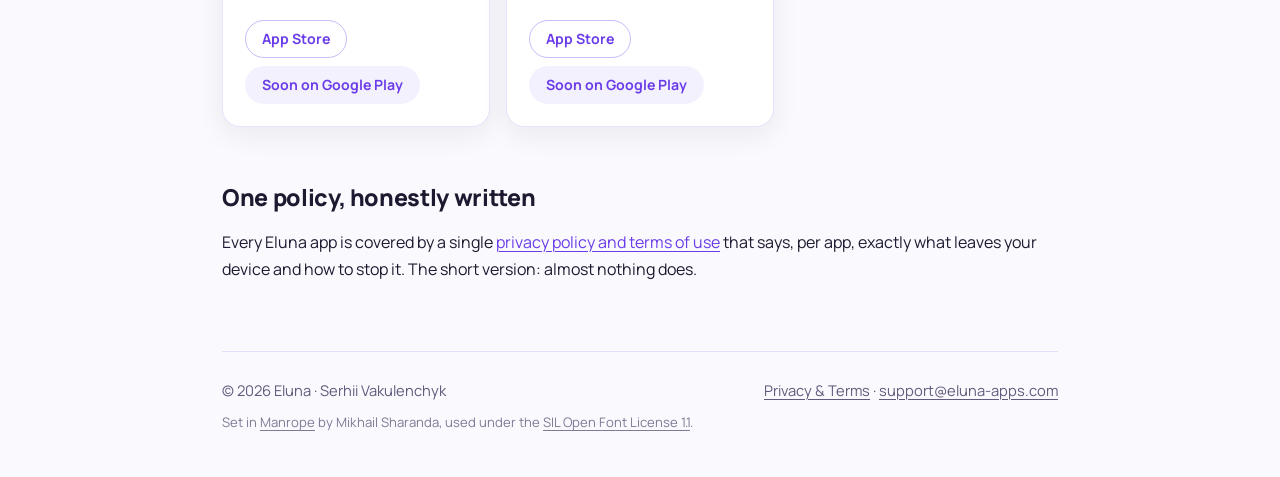
==== commit 75f69065: "Кухня вышла в App Store: кнопка вместо обещания" ====
--- a/index.html
+++ b/index.html
@@ -155,15 +155,11 @@
         <p class="kind">Recipes and a calorie diary that agree, with every number counted from the grams.</p>
       </a>
       <div class="links">
-        <span class="badge">Coming soon to the App Store</span>
+        <a class="" href="https://apps.apple.com/app/id6805978301">App Store</a>
         <span class="badge">Soon on Google Play</span>
       </div>
     </li>
   </ul>
-
-  <h2>In the works</h2>
-  <p class="lede">Eluna Kitchen. Each gets its own page here the day it reaches the store.</p>
-
 
   <h2>One policy, honestly written</h2>
   <p>Every Eluna app is covered by a single
